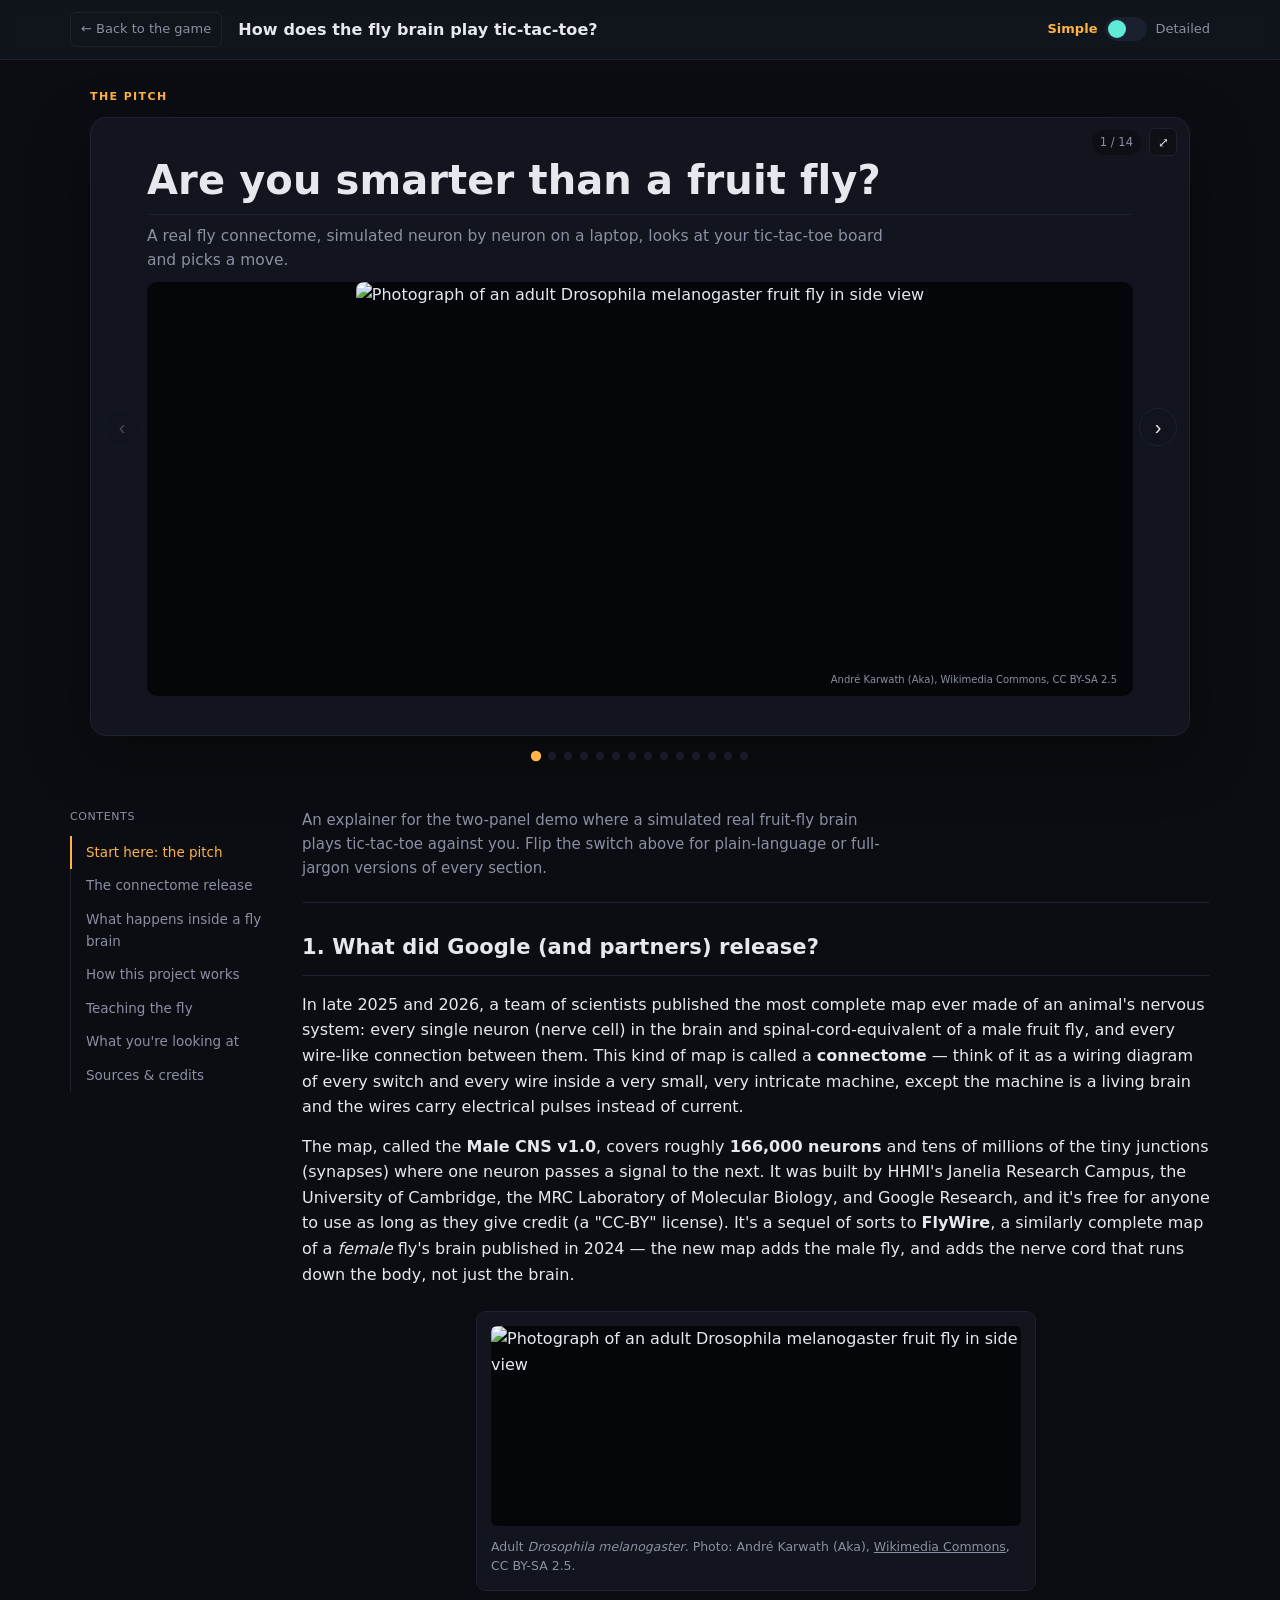
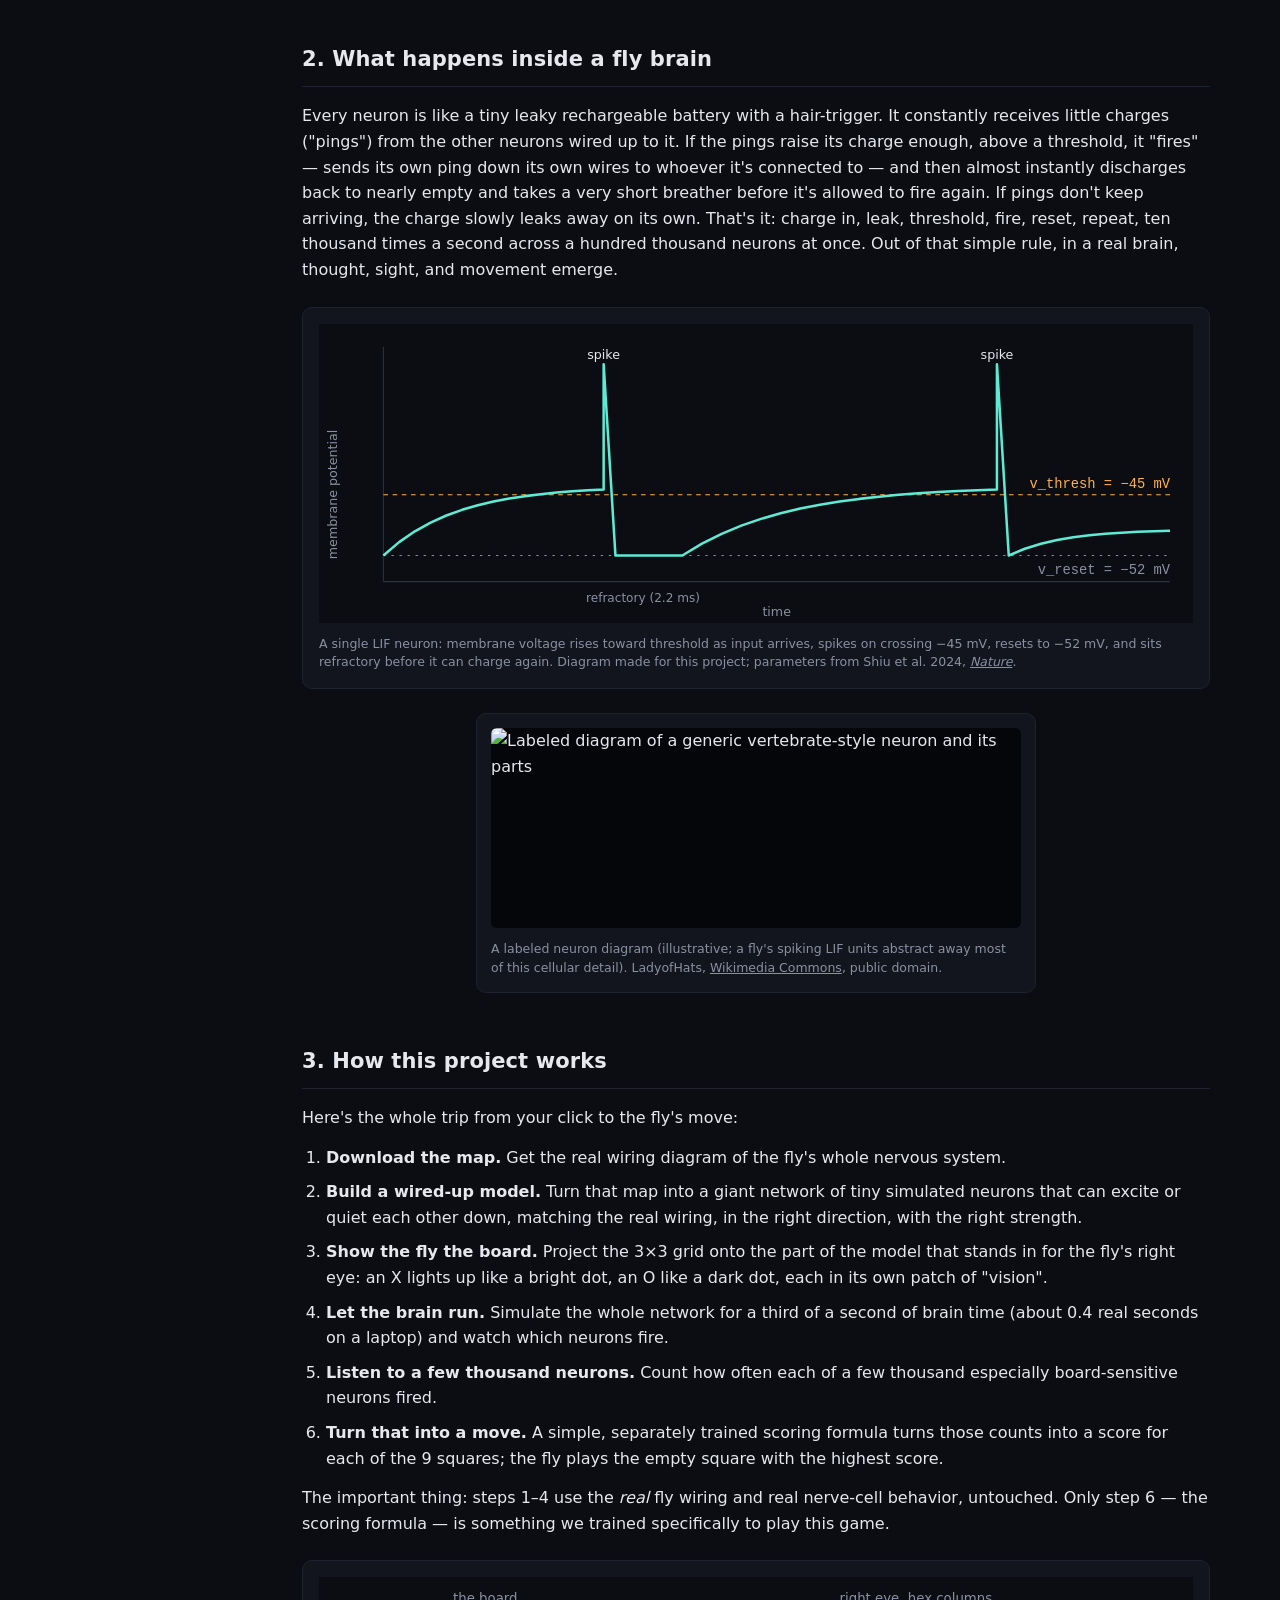
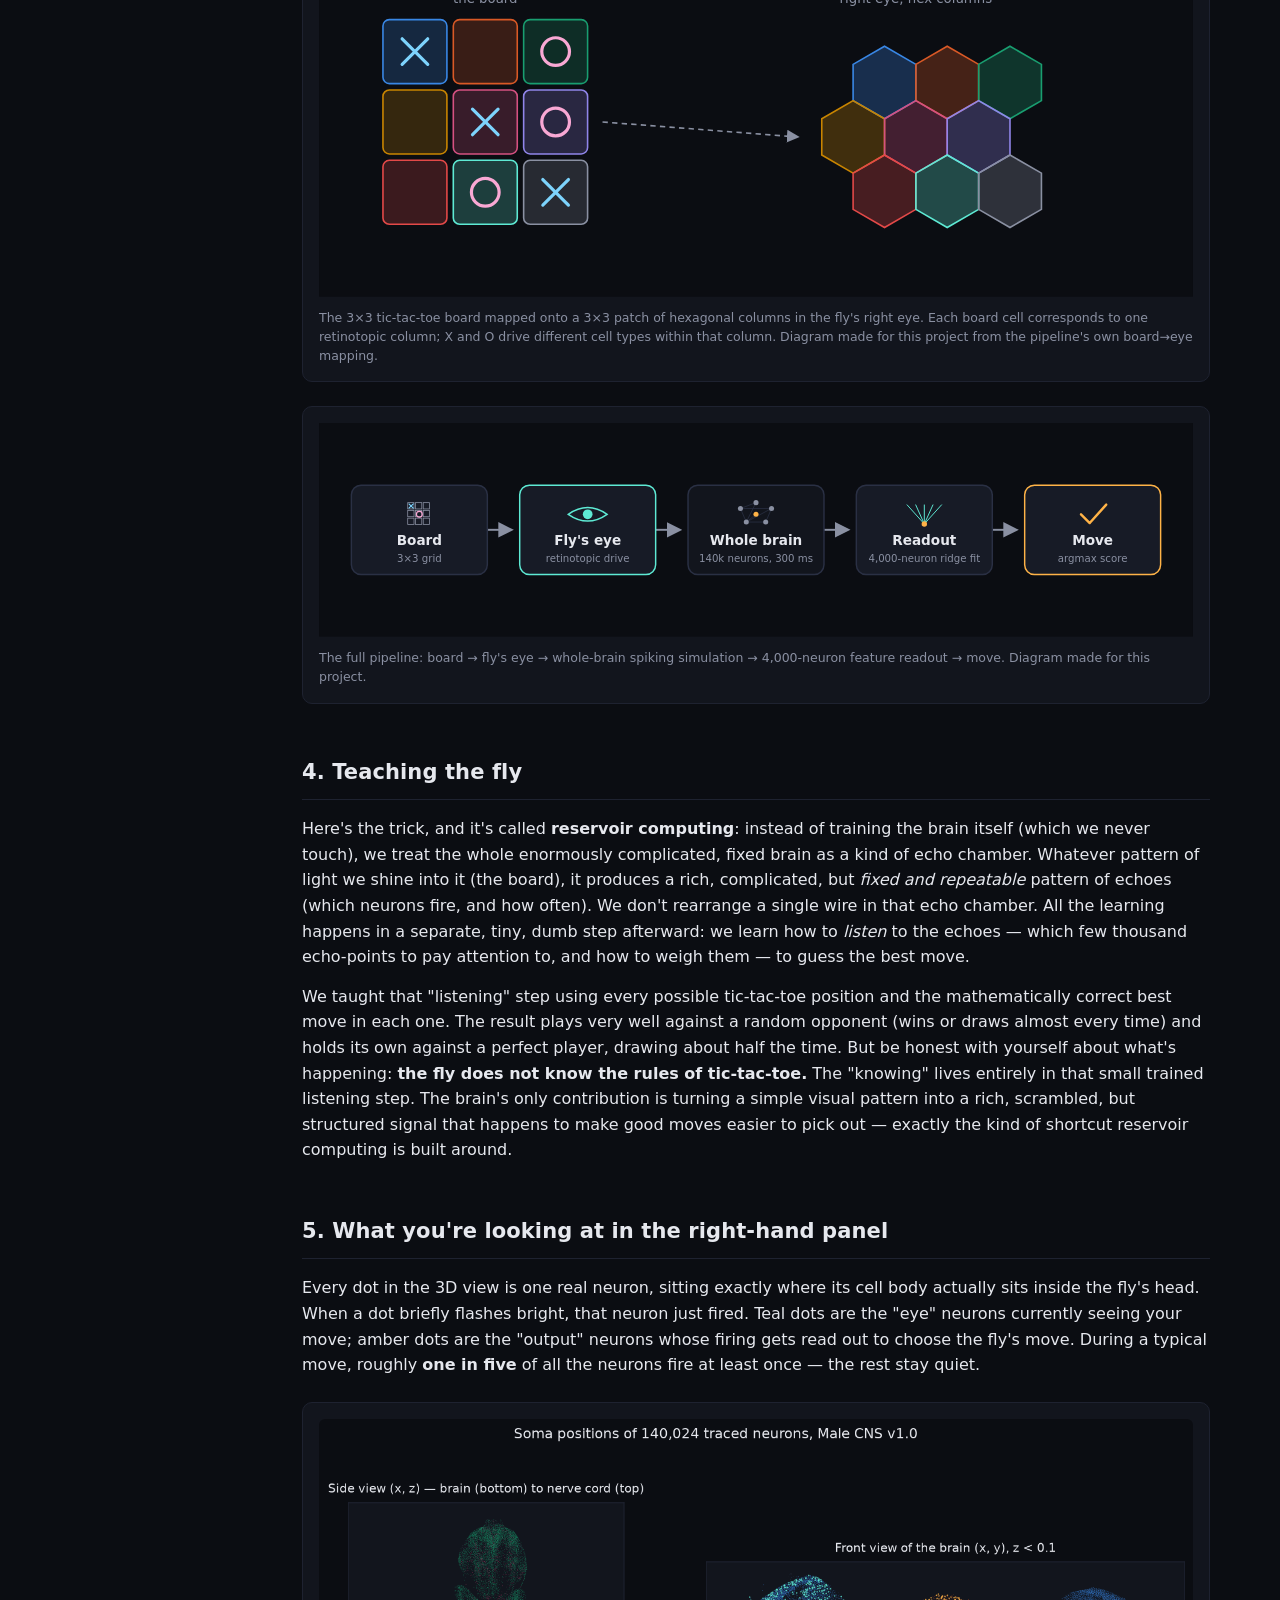
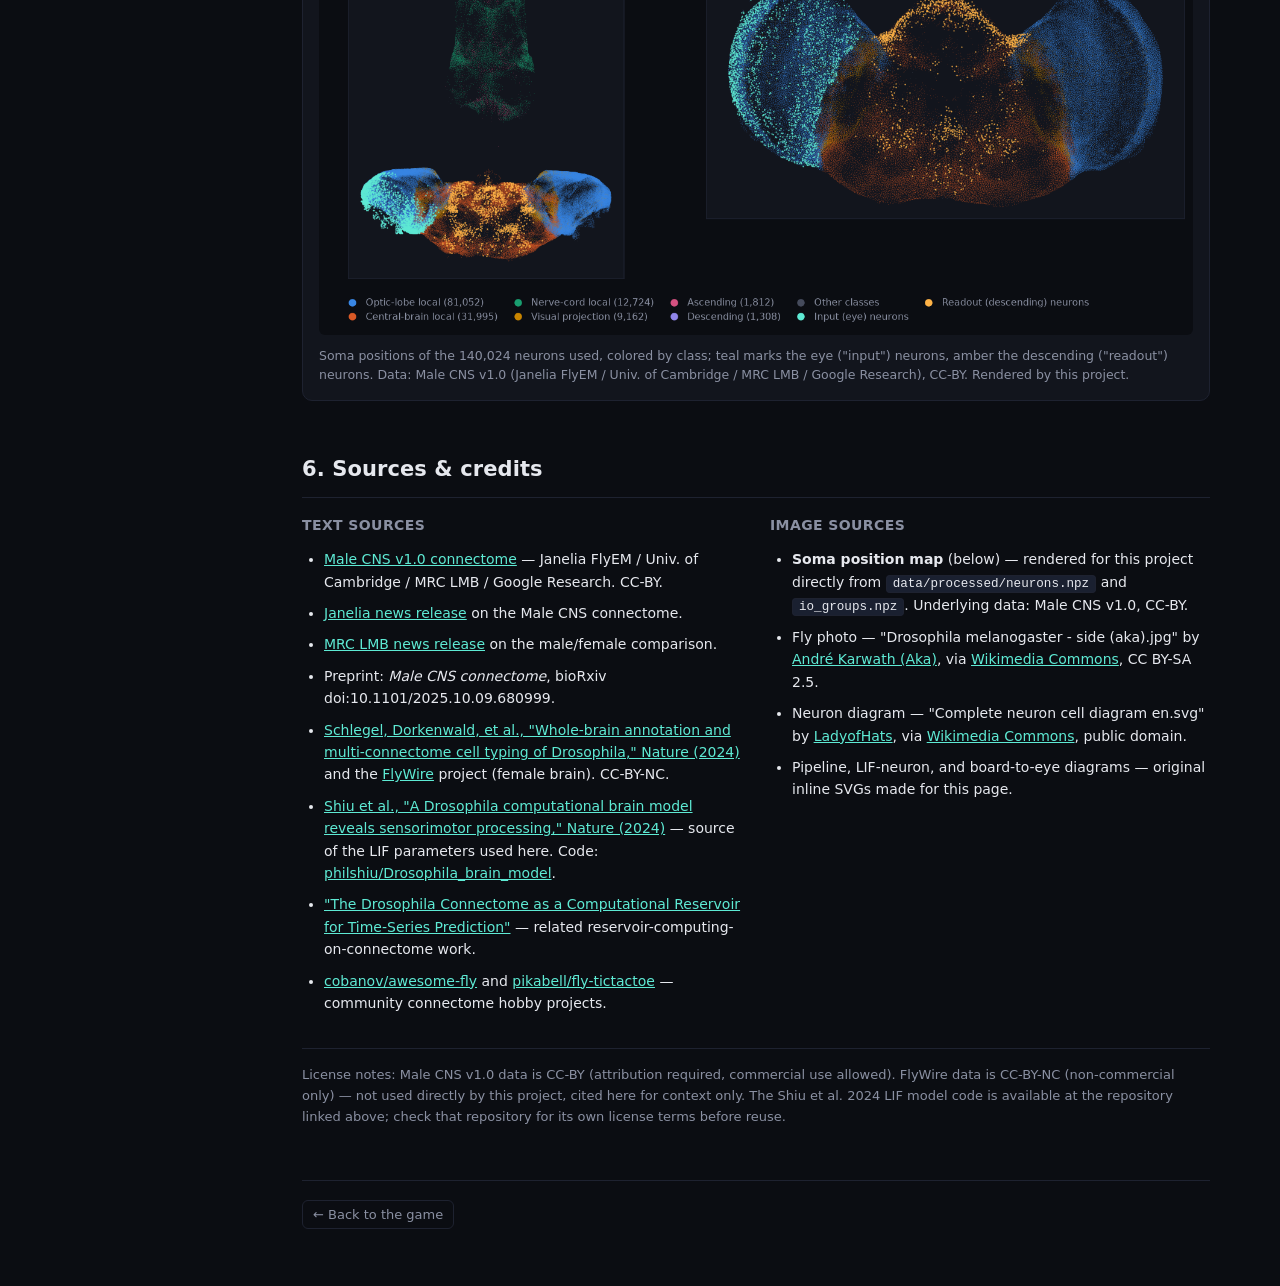
==== web/explain.html @ 07ad220c "Fruit fly connectome plays tic-tac-toe Male CNS v1.0 connectome (140,024 neurons, 5.5M signed synaps" ====
<!DOCTYPE html>
<html lang="en">
<head>
<meta charset="UTF-8" />
<meta name="viewport" content="width=device-width, initial-scale=1.0" />
<title>How does the fly brain play tic-tac-toe? — Explainer</title>
<meta name="description" content="How a real fruit fly connectome, simulated as a spiking neural network, is made to play tic-tac-toe." />
<link rel="stylesheet" href="explain.css" />
</head>
<body data-mode="simple">

<header id="topbar">
  <div class="topbar-inner">
    <a class="back-link" href="/" id="back-link">← Back to the game</a>
    <h1 id="page-title">How does the fly brain play tic-tac-toe?</h1>
    <div class="mode-switch-wrap">
      <span class="mode-label" data-for="simple">Simple</span>
      <button id="mode-toggle" class="switch" role="switch" aria-checked="false" aria-label="Toggle between simple and detailed explanations">
        <span class="switch-knob"></span>
      </button>
      <span class="mode-label" data-for="detailed">Detailed</span>
    </div>
  </div>
</header>

<section id="deck" aria-label="Pitch deck: are you smarter than a fruit fly?">
  <p class="deck-kicker">THE PITCH</p>
  <div class="deck-shell">
    <div class="deck-card" id="deck-card" tabindex="0">
      <div class="deck-track" id="deck-track">

        <article class="slide slide-hero" data-slide="0">
          <h2 class="slide-headline">Are you smarter than a fruit fly?</h2>
          <p class="slide-body">A real fly connectome, simulated neuron by neuron on a laptop, looks at your tic-tac-toe board and picks a move.</p>
          <div class="slide-visual slide-visual-photo">
            <img src="https://upload.wikimedia.org/wikipedia/commons/4/4c/Drosophila_melanogaster_-_side_%28aka%29.jpg" alt="Photograph of an adult Drosophila melanogaster fruit fly in side view" loading="lazy" />
            <span class="photo-credit">André Karwath (Aka), Wikimedia Commons, CC BY-SA 2.5</span>
          </div>
        </article>

        <article class="slide" data-slide="1">
          <h2 class="slide-headline">A poppy-seed brain that flies</h2>
          <p class="slide-body">Its whole nervous system runs on about 140,000 neurons. Yours runs on roughly 86 billion. It still flies, navigates, courts, and learns.</p>
          <div class="slide-visual"><div id="svg-deck-scale-anchor"></div></div>
        </article>

        <article class="slide" data-slide="2">
          <h2 class="slide-headline">Scientists mapped every wire</h2>
          <p class="slide-body">A connectome is a wiring diagram of every neuron and every connection — made by slicing a brain into thousands of ultra-thin layers, imaging each with an electron microscope, then tracing neurons across slices with AI.</p>
          <div class="slide-visual"><div id="svg-deck-connectome-anchor"></div></div>
        </article>

        <article class="slide" data-slide="3">
          <h2 class="slide-headline">Released for everyone to use</h2>
          <p class="slide-body">Male CNS v1.0 (2025–26): ~166,000 neurons, tens of millions of synapses. Free to use, CC-BY, from HHMI Janelia, Univ. of Cambridge / MRC LMB, and Google Research. Builds on 2024's FlyWire, the female fly brain.</p>
          <div class="slide-visual"><img src="img/brain_soma_map.png" alt="Two-panel scatter plot of 140,024 neuron soma positions in the Male CNS connectome" loading="lazy" /></div>
        </article>

        <article class="slide" data-slide="4">
          <h2 class="slide-headline">Open science, open code</h2>
          <p class="slide-body">The connectome data is free. The simulation recipe (Shiu et al. 2024, <em>Nature</em>) is published with code. This project is open too — every step below is inspectable.</p>
          <div class="slide-visual"><div id="svg-deck-pipeline-anchor"></div></div>
          <p class="slide-cite">Project pipeline: download → build graph → simulate → train readout → serve on the web.</p>
        </article>

        <article class="slide" data-slide="5">
          <h2 class="slide-headline">How a neuron works, in one picture</h2>
          <p class="slide-body">Think of it as a leaky bucket. Input trickles in, some leaks out. When it's full, it fires a pulse — then empties and rests before refilling.</p>
          <div class="slide-visual"><div id="svg-deck-lif-anchor"></div></div>
        </article>

        <article class="slide" data-slide="6">
          <h2 class="slide-headline">Wire up 140,024 buckets</h2>
          <p class="slide-body">Every connection is a pipe between two buckets. Excitatory pipes add water, inhibitory ones drain it. Pipe width is the number of synapses — 5.5 million pipes in all.</p>
          <div class="slide-visual"><div id="svg-deck-network-anchor"></div></div>
        </article>

        <article class="slide" data-slide="7">
          <h2 class="slide-headline">Show the fly the board</h2>
          <p class="slide-body">The 3×3 grid lands on the fly's right eye. An X looks like a bright spot, an O like a dark spot — each in its own patch of the eye.</p>
          <div class="slide-visual"><div id="svg-deck-mapping-anchor"></div></div>
        </article>

        <article class="slide" data-slide="8">
          <h2 class="slide-headline">Let the brain run</h2>
          <p class="slide-body">300 steps of one millisecond each — a third of a second of brain time. About 28,000 neurons fire as activity ripples from the eye into the central brain, and down toward the neurons that move the body.</p>
          <div class="slide-visual"><div id="svg-deck-storyboard-anchor"></div></div>
        </article>

        <article class="slide" data-slide="9">
          <h2 class="slide-headline">Teaching the fly to listen</h2>
          <p class="slide-body">The wiring never changes. We showed the brain all 4,520 possible board positions, recorded how ~4,000 neurons fired, and fit one simple formula that scores each square from that pattern.</p>
          <div class="slide-visual"><div id="svg-deck-training-anchor"></div></div>
        </article>

        <article class="slide" data-slide="10">
          <h2 class="slide-headline">Every turn, this happens</h2>
          <p class="slide-body">One click sets off this whole chain, in about 0.4 seconds:</p>
          <div class="slide-visual"><div id="svg-deck-flow-anchor"></div></div>
        </article>

        <article class="slide" data-slide="11">
          <h2 class="slide-headline">How good is it?</h2>
          <p class="slide-body">It picks the mathematically correct move 84% of the time — a formula that never sees the brain manages only 71%. Against random play it wins or draws 93% of games; against a perfect player it draws about half.</p>
          <div class="slide-visual"><div id="svg-deck-chart-anchor"></div></div>
          <p class="slide-cite">Honest footnote: the fly doesn't "know" tic-tac-toe. The readout knows; the brain computes.</p>
        </article>

        <article class="slide" data-slide="12">
          <h2 class="slide-headline">Why this matters</h2>
          <p class="slide-body">Connectomes let scientists test real theories of how brains compute. A fixed biological network already carries useful computation — an idea called reservoir computing. It's a first step from a wiring diagram to a working mind.</p>
          <div class="slide-visual"><img src="img/brain_soma_map.png" alt="Two-panel scatter plot of 140,024 neuron soma positions in the Male CNS connectome" loading="lazy" /></div>
        </article>

        <article class="slide slide-hero" data-slide="13">
          <h2 class="slide-headline">You've seen the wiring. Now play.</h2>
          <p class="slide-body">You've just watched a real nervous system compute something. Put it to the test.</p>
          <div class="slide-visual"><div id="svg-deck-closing-anchor"></div></div>
          <div class="slide-cta">
            <a class="deck-btn deck-btn-primary" href="/">Go play the fly →</a>
            <a class="deck-btn deck-btn-secondary" href="#sec-release" id="deck-read-more">Read the full explainer ↓</a>
          </div>
          <p class="slide-cite">Sources: Male CNS v1.0 connectome (Janelia FlyEM / Univ. of Cambridge / MRC LMB / Google Research, CC-BY) · Shiu et al. 2024, <em>Nature</em> · full citations below.</p>
        </article>

      </div>

      <button class="deck-arrow deck-arrow-prev" id="deck-prev" aria-label="Previous slide" type="button">‹</button>
      <button class="deck-arrow deck-arrow-next" id="deck-next" aria-label="Next slide" type="button">›</button>

      <div class="deck-topbar">
        <span class="deck-counter" id="deck-counter">1 / 14</span>
        <button class="deck-fullscreen" id="deck-fullscreen" aria-label="Toggle fullscreen" type="button">⤢</button>
      </div>
    </div>

    <div class="deck-dots" id="deck-dots" role="tablist" aria-label="Slide navigation"></div>
  </div>
</section>

<div id="layout">
  <nav id="toc" aria-label="Table of contents">
    <div class="toc-title">Contents</div>
    <ol>
      <li><a href="#deck">Start here: the pitch</a></li>
      <li><a href="#sec-release">The connectome release</a></li>
      <li><a href="#sec-neuron">What happens inside a fly brain</a></li>
      <li><a href="#sec-pipeline">How this project works</a></li>
      <li><a href="#sec-training">Teaching the fly</a></li>
      <li><a href="#sec-viewer">What you're looking at</a></li>
      <li><a href="#sec-credits">Sources &amp; credits</a></li>
    </ol>
  </nav>

  <main id="content">

    <section class="hero">
      <p class="hero-sub">An explainer for the two-panel demo where a simulated real fruit-fly brain plays tic-tac-toe against you. Flip the switch above for plain-language or full-jargon versions of every section.</p>
    </section>

    <!-- ================= SECTION 1 ================= -->
    <section id="sec-release">
      <h2>1. What did Google (and partners) release?</h2>

      <div class="simple">
        <p>In late 2025 and 2026, a team of scientists published the most complete map ever made of an animal's nervous system: every single neuron (nerve cell) in the brain and spinal-cord-equivalent of a male fruit fly, and every wire-like connection between them. This kind of map is called a <strong>connectome</strong> — think of it as a wiring diagram of every switch and every wire inside a very small, very intricate machine, except the machine is a living brain and the wires carry electrical pulses instead of current.</p>
        <p>The map, called the <strong>Male CNS v1.0</strong>, covers roughly <strong>166,000 neurons</strong> and tens of millions of the tiny junctions (synapses) where one neuron passes a signal to the next. It was built by HHMI's Janelia Research Campus, the University of Cambridge, the MRC Laboratory of Molecular Biology, and Google Research, and it's free for anyone to use as long as they give credit (a "CC-BY" license). It's a sequel of sorts to <strong>FlyWire</strong>, a similarly complete map of a <em>female</em> fly's brain published in 2024 — the new map adds the male fly, and adds the nerve cord that runs down the body, not just the brain.</p>
      </div>

      <div class="detailed">
        <ul class="fact-list">
          <li><strong>Male CNS v1.0</strong> — the whole central nervous system (brain + ventral nerve cord, VNC) of an adult male <em>Drosophila melanogaster</em>, reconstructed from a serial electron-microscopy volume at synaptic resolution.</li>
          <li><strong>~166,691 neurons</strong> traced and annotated into ~11,691 cell types; released as v0.9 (2025-10-05, preprint) and v1.0 (2026-06-08) at <a href="https://male-cns.janelia.org" target="_blank" rel="noopener">male-cns.janelia.org</a>, license CC-BY.</li>
          <li>Produced by HHMI Janelia FlyEM, University of Cambridge (Dept. of Zoology), the MRC Laboratory of Molecular Biology, and Google Research.</li>
          <li>Of those neurons, <strong>140,024</strong> have a usable soma (cell body) position in the data release we use here; after thresholding at ≥5 synapses per ordered neuron pair, that graph has <strong>5,536,352</strong> directed, signed connections — the weight matrix this whole project runs on.</li>
          <li>Relation to <strong>FlyWire</strong> (Dorkenwald, Schlegel, et al., <em>Nature</em>, Oct 2024): a synaptic-resolution map of the <em>whole brain</em> (not VNC) of an adult <em>female</em> fly, ~139,255 neurons, CC-BY-NC. Male CNS extends the same effort to the other sex and the full CNS, enabling the first sex-by-sex circuit comparison at synaptic resolution (the release paper reports 114 dimorphic cell types out of 7,319 cross-matched central-brain types).</li>
        </ul>
        <p><strong>What "connectome" means precisely here:</strong> a directed, weighted multigraph. Nodes are neurons (each with a reconstructed 3D shape and a soma position). Edges are aggregated synaptic connections: for every ordered pair (A → B) with at least one synapse, the edge weight is the number of synapses from A onto B. Each neuron/synapse also carries a <strong>predicted neurotransmitter</strong> (acetylcholine, glutamate, GABA, dopamine, octopamine, serotonin, histamine, …), inferred by a machine-learning classifier trained on EM ultrastructure — this is what lets a purely anatomical wiring diagram be turned into a signed (excitatory/inhibitory) network for simulation.</p>
      </div>

      <figure class="photo-row">
        <div class="photo-card">
          <img src="https://upload.wikimedia.org/wikipedia/commons/4/4c/Drosophila_melanogaster_-_side_%28aka%29.jpg" alt="Photograph of an adult Drosophila melanogaster fruit fly in side view" loading="lazy" />
          <figcaption>Adult <em>Drosophila melanogaster</em>. Photo: André Karwath (Aka), <a href="https://commons.wikimedia.org/wiki/File:Drosophila_melanogaster_-_side_(aka).jpg" target="_blank" rel="noopener">Wikimedia Commons</a>, CC BY-SA 2.5.</figcaption>
        </div>
      </figure>
    </section>

    <!-- ================= SECTION 2 ================= -->
    <section id="sec-neuron">
      <h2>2. What happens inside a fly brain</h2>

      <div class="simple">
        <p>Every neuron is like a tiny leaky rechargeable battery with a hair-trigger. It constantly receives little charges ("pings") from the other neurons wired up to it. If the pings raise its charge enough, above a threshold, it "fires" — sends its own ping down its own wires to whoever it's connected to — and then almost instantly discharges back to nearly empty and takes a very short breather before it's allowed to fire again. If pings don't keep arriving, the charge slowly leaks away on its own. That's it: charge in, leak, threshold, fire, reset, repeat, ten thousand times a second across a hundred thousand neurons at once. Out of that simple rule, in a real brain, thought, sight, and movement emerge.</p>
      </div>

      <div class="detailed">
        <p>Each neuron is modeled as a single-compartment <strong>leaky integrate-and-fire (LIF)</strong> unit, using the exact constants fit to the fly connectome by Shiu et al. 2024 (<em>Nature</em>, "A Drosophila computational brain model reveals sensorimotor processing"; code: <a href="https://github.com/philshiu/Drosophila_brain_model" target="_blank" rel="noopener">github.com/philshiu/Drosophila_brain_model</a>).</p>

        <div class="eqn-block" aria-label="Leaky integrate-and-fire equations">
          <div class="eqn">d<i>v</i>/d<i>t</i> = (<i>v</i><sub>rest</sub> − <i>v</i> + <i>g</i>) / τ<sub>mem</sub></div>
          <div class="eqn">d<i>g</i>/d<i>t</i> = − <i>g</i> / τ<sub>syn</sub></div>
          <div class="eqn">on spike arrival: <i>g</i> ← <i>g</i> + <i>w</i></div>
          <div class="eqn">if <i>v</i> ≥ <i>v</i><sub>thresh</sub>: emit spike, <i>v</i> ← <i>v</i><sub>reset</sub>, then refractory for <i>t</i><sub>ref</sub></div>
        </div>

        <ul class="fact-list">
          <li><i>v</i> is the membrane potential; <i>g</i> is a synaptic drive variable that decays on its own and is kicked up by incoming spikes.</li>
          <li><i>v</i><sub>thresh</sub> = −45 mV, <i>v</i><sub>reset</sub> = −52 mV, τ<sub>mem</sub> = 20 ms, τ<sub>syn</sub> = 5 ms, <i>t</i><sub>ref</sub> = 2.2 ms.</li>
          <li>Synaptic weight <i>w</i> = 0.275 mV × (number of synapses in that connection), with a <strong>sign</strong> set by the predicted neurotransmitter: acetylcholine (ACh), dopamine (DA), octopamine (OA) and serotonin (5-HT) are treated as excitatory (+); GABA, glutamate, and histamine are treated as inhibitory (−).</li>
          <li>The simulation here integrates this with a fixed step (see next section) rather than an event-driven solver, and drops axonal/synaptic conduction delays for speed.</li>
        </ul>
      </div>

      <figure class="diagram-figure">
        <div id="svg-lif-anchor"></div>
        <figcaption>A single LIF neuron: membrane voltage rises toward threshold as input arrives, spikes on crossing −45 mV, resets to −52 mV, and sits refractory before it can charge again. Diagram made for this project; parameters from Shiu et al. 2024, <a href="https://www.nature.com/articles/s41586-024-07763-9" target="_blank" rel="noopener"><em>Nature</em></a>.</figcaption>
      </figure>
      <figure class="photo-row">
        <div class="photo-card">
          <img src="https://upload.wikimedia.org/wikipedia/commons/a/a9/Complete_neuron_cell_diagram_en.svg" alt="Labeled diagram of a generic vertebrate-style neuron and its parts" loading="lazy" />
          <figcaption>A labeled neuron diagram (illustrative; a fly's spiking LIF units abstract away most of this cellular detail). LadyofHats, <a href="https://commons.wikimedia.org/wiki/File:Complete_neuron_cell_diagram_en.svg" target="_blank" rel="noopener">Wikimedia Commons</a>, public domain.</figcaption>
        </div>
      </figure>
    </section>

    <!-- ================= SECTION 3 ================= -->
    <section id="sec-pipeline">
      <h2>3. How this project works</h2>

      <div class="simple">
        <p>Here's the whole trip from your click to the fly's move:</p>
        <ol class="pipeline-steps">
          <li><strong>Download the map.</strong> Get the real wiring diagram of the fly's whole nervous system.</li>
          <li><strong>Build a wired-up model.</strong> Turn that map into a giant network of tiny simulated neurons that can excite or quiet each other down, matching the real wiring, in the right direction, with the right strength.</li>
          <li><strong>Show the fly the board.</strong> Project the 3×3 grid onto the part of the model that stands in for the fly's right eye: an X lights up like a bright dot, an O like a dark dot, each in its own patch of "vision".</li>
          <li><strong>Let the brain run.</strong> Simulate the whole network for a third of a second of brain time (about 0.4 real seconds on a laptop) and watch which neurons fire.</li>
          <li><strong>Listen to a few thousand neurons.</strong> Count how often each of a few thousand especially board-sensitive neurons fired.</li>
          <li><strong>Turn that into a move.</strong> A simple, separately trained scoring formula turns those counts into a score for each of the 9 squares; the fly plays the empty square with the highest score.</li>
        </ol>
        <p>The important thing: steps 1–4 use the <em>real</em> fly wiring and real nerve-cell behavior, untouched. Only step 6 — the scoring formula — is something we trained specifically to play this game.</p>
      </div>

      <div class="detailed">
        <ol class="pipeline-steps">
          <li><strong>Download</strong> the Male CNS v1.0 connectome tables (neurons, synapses, neurotransmitter predictions, soma/hex-column coordinates) from the public GCS bucket.</li>
          <li><strong>Build a signed weight matrix</strong>: 140,024 neurons × 140,024 neurons, sparse, 5,536,352 directed connections kept at a ≥5-synapse threshold per ordered pair; weight = 0.275 mV × synapse count × neurotransmitter sign (see §2).</li>
          <li><strong>The fly "sees" the board</strong> on its right eye: the 3×3 grid is mapped onto a 3×3 patch of the eye's hexagonal retinotopic columns, using each optic-lobe neuron's known hex1/hex2 column address. An <strong>X</strong> drives the ON pathway in that column (cell types L1, L3, Mi1, Tm3 — "a bright spot"); an <strong>O</strong> drives the OFF pathway (L2, L5, Tm1, Tm2 — "a dark spot"). Driven neurons receive a constant 22 mV input current, calibrated (see §2's LIF equations) to produce ≈100 Hz firing in isolation.</li>
          <li><strong>Simulate the whole brain</strong> for <strong>300 steps of 1 ms</strong> (300 ms of simulated brain time), roughly 0.4 s wall-clock on an Apple M4 laptop, using a sparse column-gather LIF update.</li>
          <li><strong>Feature extraction</strong>: spike counts, over the full 300 ms, of a fixed set of <strong>4,000</strong> neurons pre-selected as the most board-sensitive (highest spike-count variance across a sample of boards, excluding the input neurons themselves) form a feature vector per board.</li>
          <li><strong>Readout</strong>: a trained linear ridge-regression head maps <code>log1p(counts)</code> (standardized) of those 4,000 neurons to 9 move scores; occupied cells are masked out and the fly plays <code>argmax</code> of the rest.</li>
        </ol>

        <h3 class="sub-h">Real vs. engineered</h3>
        <div class="split-cols">
          <div class="col real">
            <h4>Real</h4>
            <ul>
              <li>The full wiring: 140,024 neurons, 5.5M signed synaptic connections.</li>
              <li>Every neuron's real soma position (used for the 3D viewer).</li>
              <li>Every connection's sign, from the ML-predicted neurotransmitter.</li>
              <li>LIF dynamics and constants, from Shiu et al. 2024's fit to this connectome.</li>
              <li>The retinotopic hex-column addresses used to place the board on the eye.</li>
            </ul>
          </div>
          <div class="col engineered">
            <h4>Engineered</h4>
            <ul>
              <li>A global synaptic gain of <strong>2×</strong>. At the literature's gain of 1, driven visual neurons excite GABAergic Pm interneurons that silence them within two synaptic hops, and activity never reaches the central brain.</li>
              <li>Synaptic conduction delays are dropped (treated as instantaneous).</li>
              <li>A coarse 1 ms integration step (Shiu et al. used 0.1 ms).</li>
              <li>The readout itself: a ridge-regression head trained purely to play tic-tac-toe well, layered on top of the untouched biological network.</li>
            </ul>
          </div>
        </div>
      </div>

      <figure class="diagram-figure">
        <div id="svg-mapping-anchor"></div>
        <figcaption>The 3×3 tic-tac-toe board mapped onto a 3×3 patch of hexagonal columns in the fly's right eye. Each board cell corresponds to one retinotopic column; X and O drive different cell types within that column. Diagram made for this project from the pipeline's own board→eye mapping.</figcaption>
      </figure>

      <figure class="diagram-figure">
        <div id="svg-pipeline-anchor"></div>
        <figcaption>The full pipeline: board → fly's eye → whole-brain spiking simulation → 4,000-neuron feature readout → move. Diagram made for this project.</figcaption>
      </figure>
    </section>

    <!-- ================= SECTION 4 ================= -->
    <section id="sec-training">
      <h2>4. Teaching the fly</h2>

      <div class="simple">
        <p>Here's the trick, and it's called <strong>reservoir computing</strong>: instead of training the brain itself (which we never touch), we treat the whole enormously complicated, fixed brain as a kind of echo chamber. Whatever pattern of light we shine into it (the board), it produces a rich, complicated, but <em>fixed and repeatable</em> pattern of echoes (which neurons fire, and how often). We don't rearrange a single wire in that echo chamber. All the learning happens in a separate, tiny, dumb step afterward: we learn how to <em>listen</em> to the echoes — which few thousand echo-points to pay attention to, and how to weigh them — to guess the best move.</p>
        <p>We taught that "listening" step using every possible tic-tac-toe position and the mathematically correct best move in each one. The result plays very well against a random opponent (wins or draws almost every time) and holds its own against a perfect player, drawing about half the time. But be honest with yourself about what's happening: <strong>the fly does not know the rules of tic-tac-toe.</strong> The "knowing" lives entirely in that small trained listening step. The brain's only contribution is turning a simple visual pattern into a rich, scrambled, but structured signal that happens to make good moves easier to pick out — exactly the kind of shortcut reservoir computing is built around.</p>
      </div>

      <div class="detailed">
        <p>This is a classic <strong>reservoir computing</strong> setup: a large, fixed, nonlinear recurrent dynamical system (here, the literal biological connectome run as a spiking network) serves as a high-dimensional random-ish feature expansion; only a linear readout on top of it is trained.</p>
        <ul class="fact-list">
          <li><strong>Readout</strong>: ridge regression (scikit-learn <code>RidgeCV</code>, 5-fold CV over 13 log-spaced alphas from 10⁻² to 10⁴; chosen α = 1000).</li>
          <li><strong>Targets</strong>: per-cell minimax <em>Q</em>-values for the player to move (+1 leads to a forced win, 0 a draw, −1 a loss; illegal cells −1), computed by exhaustive minimax over all <strong>4,520</strong> non-terminal tic-tac-toe boards (every reachable non-terminal state under alternating legal play).</li>
          <li><strong>Feature ablation</strong> (held-out optimal-move rate, 80/20 split): using the wide 4,000-neuron feature set scores <strong>0.836</strong>; a linear model trained directly on the raw 27-dim one-hot board (no brain at all) scores only <strong>0.709</strong>; using only the 1,308 descending neurons (the brain's actual motor-command output population) scores <strong>0.69</strong>. The gap between 0.836 and 0.709 is the brain doing real, useful nonlinear computation — the reservoir make the classes more linearly separable than the raw board is.</li>
          <li><strong>Play record</strong>: against a uniformly random opponent, the trained readout wins or draws about <strong>93%</strong> of games (both sides, ~200 games/side). Against a perfect minimax opponent (both sides, ~20 games/side) it draws roughly half its games and otherwise loses — it never manufactures a win against perfect play, as expected, but also rarely blunders into a loss.</li>
        </ul>
        <p class="caveat"><strong>Caveat, stated plainly:</strong> a fly brain has no representation of "tic-tac-toe." All task-specific knowledge lives in the trained linear readout's weights. The connectome's contribution is a fixed, biologically real nonlinear transform of the visual input into a high-dimensional spike-count code — useful because it is fixed, complex, and (thanks to real inhibitory/excitatory structure) not simply linear in the input, which is exactly what lets a linear readout do more than a linear readout on the raw pixels could.</p>
        <p>This approach follows in spirit (though independently) from "<a href="https://pmc.ncbi.nlm.nih.gov/articles/PMC12109256/" target="_blank" rel="noopener">The Drosophila Connectome as a Computational Reservoir for Time-Series Prediction</a>" and the general <code>conn2res</code> connectome-reservoir-computing toolbox, and follows a small but growing community of connectome hobby projects (see <a href="https://github.com/cobanov/awesome-fly" target="_blank" rel="noopener">cobanov/awesome-fly</a> and <a href="https://github.com/pikabell/fly-tictactoe" target="_blank" rel="noopener">pikabell/fly-tictactoe</a>).</p>
      </div>
    </section>

    <!-- ================= SECTION 5 ================= -->
    <section id="sec-viewer">
      <h2>5. What you're looking at in the right-hand panel</h2>

      <div class="simple">
        <p>Every dot in the 3D view is one real neuron, sitting exactly where its cell body actually sits inside the fly's head. When a dot briefly flashes bright, that neuron just fired. Teal dots are the "eye" neurons currently seeing your move; amber dots are the "output" neurons whose firing gets read out to choose the fly's move. During a typical move, roughly <strong>one in five</strong> of all the neurons fire at least once — the rest stay quiet.</p>
      </div>

      <div class="detailed">
        <p>The point cloud plots all 140,024 neurons at their real soma <i>(x, y, z)</i> positions from the connectome. The server streams one spike frame every <code>FRAME_EVERY = 10</code> ms of simulated time, so a 300 ms move produces <strong>30 frames</strong>; each frame is the (binary, WebSocket) list of neuron indices that spiked in that 10 ms bin. The client accumulates a per-neuron "activity" value that jumps to 1 on a spike and exponentially decays (the Glow decay slider) between frames, so recent spikes glow and fade rather than blinking on/off.</p>
        <ul class="fact-list">
          <li>Teal = the specific input group currently driven by the board (the visual neurons for whichever cells hold an X or O).</li>
          <li>Amber = currently spiking, regardless of class.</li>
          <li>At the tuned operating point (global gain 2, no bias current), about <strong>20%</strong> of all neurons and roughly 550 of the 1,308 descending neurons are active over the course of a move, at a mean population rate around 14 Hz — moderate, clearly board-dependent activity rather than either silence or saturation.</li>
        </ul>
      </div>
      <figure class="data-figure">
        <img src="img/brain_soma_map.png" alt="Two-panel scatter plot of 140,024 neuron soma positions in the Male CNS connectome, colored by cell class, with input and readout neurons highlighted" loading="lazy" />
        <figcaption>Soma positions of the 140,024 neurons used, colored by class; teal marks the eye ("input") neurons, amber the descending ("readout") neurons. Data: Male CNS v1.0 (Janelia FlyEM / Univ. of Cambridge / MRC LMB / Google Research), CC-BY. Rendered by this project.</figcaption>
      </figure>
    </section>

    <!-- ================= SECTION 6 ================= -->
    <section id="sec-credits">
      <h2>6. Sources &amp; credits</h2>

      <div class="credits-grid">
        <div>
          <h3>Text sources</h3>
          <ul class="link-list">
            <li><a href="https://male-cns.janelia.org" target="_blank" rel="noopener">Male CNS v1.0 connectome</a> — Janelia FlyEM / Univ. of Cambridge / MRC LMB / Google Research. CC-BY.</li>
            <li><a href="https://www.janelia.org/news/researchers-reveal-connectome-of-the-male-fruit-fly-central-nervous-system" target="_blank" rel="noopener">Janelia news release</a> on the Male CNS connectome.</li>
            <li><a href="https://mrclmb.ac.uk/news-events/articles/first-complete-connectome-of-male-fly-central-nervous-system-allows-for-unprecedented-male-female-brain-comparison/" target="_blank" rel="noopener">MRC LMB news release</a> on the male/female comparison.</li>
            <li>Preprint: <em>Male CNS connectome</em>, bioRxiv doi:10.1101/2025.10.09.680999.</li>
            <li><a href="https://www.nature.com/articles/s41586-024-07686-5" target="_blank" rel="noopener">Schlegel, Dorkenwald, et al., "Whole-brain annotation and multi-connectome cell typing of Drosophila," Nature (2024)</a> and the <a href="https://flywire.ai" target="_blank" rel="noopener">FlyWire</a> project (female brain). CC-BY-NC.</li>
            <li><a href="https://www.nature.com/articles/s41586-024-07763-9" target="_blank" rel="noopener">Shiu et al., "A Drosophila computational brain model reveals sensorimotor processing," Nature (2024)</a> — source of the LIF parameters used here. Code: <a href="https://github.com/philshiu/Drosophila_brain_model" target="_blank" rel="noopener">philshiu/Drosophila_brain_model</a>.</li>
            <li><a href="https://pmc.ncbi.nlm.nih.gov/articles/PMC12109256/" target="_blank" rel="noopener">"The Drosophila Connectome as a Computational Reservoir for Time-Series Prediction"</a> — related reservoir-computing-on-connectome work.</li>
            <li><a href="https://github.com/cobanov/awesome-fly" target="_blank" rel="noopener">cobanov/awesome-fly</a> and <a href="https://github.com/pikabell/fly-tictactoe" target="_blank" rel="noopener">pikabell/fly-tictactoe</a> — community connectome hobby projects.</li>
          </ul>
        </div>
        <div>
          <h3>Image sources</h3>
          <ul class="link-list">
            <li><strong>Soma position map</strong> (below) — rendered for this project directly from <code>data/processed/neurons.npz</code> and <code>io_groups.npz</code>. Underlying data: Male CNS v1.0, CC-BY.</li>
            <li>Fly photo — "Drosophila melanogaster - side (aka).jpg" by <a href="https://commons.wikimedia.org/wiki/User:Aka" target="_blank" rel="noopener">André Karwath (Aka)</a>, via <a href="https://commons.wikimedia.org/wiki/File:Drosophila_melanogaster_-_side_(aka).jpg" target="_blank" rel="noopener">Wikimedia Commons</a>, CC BY-SA 2.5.</li>
            <li>Neuron diagram — "Complete neuron cell diagram en.svg" by <a href="https://commons.wikimedia.org/wiki/User:LadyofHats" target="_blank" rel="noopener">LadyofHats</a>, via <a href="https://commons.wikimedia.org/wiki/File:Complete_neuron_cell_diagram_en.svg" target="_blank" rel="noopener">Wikimedia Commons</a>, public domain.</li>
            <li>Pipeline, LIF-neuron, and board-to-eye diagrams — original inline SVGs made for this page.</li>
          </ul>
        </div>
      </div>



      <p class="license-note">License notes: Male CNS v1.0 data is CC-BY (attribution required, commercial use allowed). FlyWire data is CC-BY-NC (non-commercial only) — not used directly by this project, cited here for context only. The Shiu et al. 2024 LIF model code is available at the repository linked above; check that repository for its own license terms before reuse.</p>
    </section>

    <footer id="page-footer">
      <a class="back-link" href="/" id="back-link-bottom">← Back to the game</a>
    </footer>
  </main>
</div>

<script src="explain.js"></script>
</body>
</html>
---- web/explain.css ----
:root {
  --bg: #0b0d12;
  --panel: #12151d;
  --text: #e6e8ee;
  --muted: #8a90a2;
  --accent: #ffb347;
  --teal: #5eead4;
  --border: #1e2230;
  --engineered: #f9a8d4;
}

* { box-sizing: border-box; }

html {
  scroll-behavior: smooth;
}

html, body {
  margin: 0;
  min-height: 100%;
  background: var(--bg);
  color: var(--text);
  font-family: system-ui, -apple-system, "Segoe UI", sans-serif;
  font-size: 16px;
  line-height: 1.6;
}

a {
  color: var(--teal);
}
a:hover { color: var(--accent); }

h1, h2, h3, h4 {
  font-weight: 600;
  letter-spacing: 0.1px;
  color: var(--text);
}

/* ---------------- Top bar ---------------- */

#topbar {
  position: sticky;
  top: 0;
  z-index: 20;
  background: rgba(18, 21, 29, 0.92);
  backdrop-filter: blur(6px);
  border-bottom: 1px solid var(--border);
}

.topbar-inner {
  max-width: 1180px;
  margin: 0 auto;
  padding: 12px 20px;
  display: flex;
  align-items: center;
  gap: 16px;
}

#page-title {
  font-size: 16px;
  margin: 0;
  flex: 1;
  min-width: 0;
  overflow: hidden;
  text-overflow: ellipsis;
  white-space: nowrap;
}

.back-link {
  font-size: 13px;
  color: var(--muted);
  text-decoration: none;
  white-space: nowrap;
  border: 1px solid var(--border);
  border-radius: 6px;
  padding: 6px 10px;
  transition: background 0.15s ease, color 0.15s ease;
}
.back-link:hover {
  background: #1a2030;
  color: var(--text);
}

.mode-switch-wrap {
  display: flex;
  align-items: center;
  gap: 8px;
  flex-shrink: 0;
}

.mode-label {
  font-size: 13px;
  color: var(--muted);
  cursor: pointer;
  transition: color 0.15s ease;
  user-select: none;
}

body[data-mode="simple"] .mode-label[data-for="simple"],
body[data-mode="detailed"] .mode-label[data-for="detailed"] {
  color: var(--accent);
  font-weight: 600;
}

.switch {
  position: relative;
  width: 42px;
  height: 24px;
  border-radius: 999px;
  border: 1px solid var(--border);
  background: #1a2030;
  cursor: pointer;
  padding: 0;
  flex-shrink: 0;
}

.switch-knob {
  position: absolute;
  top: 2px;
  left: 2px;
  width: 18px;
  height: 18px;
  border-radius: 50%;
  background: var(--teal);
  transition: transform 0.2s ease, background 0.2s ease;
}

body[data-mode="detailed"] .switch-knob {
  transform: translateX(18px);
  background: var(--accent);
}

/* ---------------- Layout ---------------- */

#layout {
  max-width: 1180px;
  margin: 0 auto;
  display: flex;
  align-items: flex-start;
  gap: 32px;
  padding: 28px 20px 60px;
}

#toc {
  position: sticky;
  top: 68px;
  width: 200px;
  flex-shrink: 0;
  display: none;
}

.toc-title {
  font-size: 11px;
  text-transform: uppercase;
  letter-spacing: 0.6px;
  color: var(--muted);
  margin-bottom: 10px;
}

#toc ol {
  list-style: none;
  margin: 0;
  padding: 0;
  border-left: 1px solid var(--border);
}

#toc li { margin: 0; }

#toc a {
  display: block;
  padding: 6px 0 6px 14px;
  margin-left: -1px;
  border-left: 2px solid transparent;
  color: var(--muted);
  text-decoration: none;
  font-size: 13.5px;
  transition: color 0.15s ease, border-color 0.15s ease;
}

#toc a:hover {
  color: var(--text);
}

#toc a.active {
  color: var(--accent);
  border-left-color: var(--accent);
}

#content {
  flex: 1;
  min-width: 0;
  transition: opacity 0.16s ease;
  opacity: 1;
}

#content.fading {
  opacity: 0;
}

@media (min-width: 880px) {
  #toc { display: block; }
}

/* ---------------- Sections ---------------- */

.hero {
  padding-bottom: 8px;
  border-bottom: 1px solid var(--border);
  margin-bottom: 28px;
}

.hero-sub {
  color: var(--muted);
  font-size: 15px;
  max-width: 62ch;
}

section {
  margin-bottom: 52px;
  scroll-margin-top: 80px;
}

section h2 {
  font-size: 21px;
  margin: 0 0 16px;
  padding-bottom: 10px;
  border-bottom: 1px solid var(--border);
}

.sub-h {
  font-size: 15px;
  color: var(--muted);
  text-transform: uppercase;
  letter-spacing: 0.4px;
  margin: 22px 0 12px;
}

p { margin: 0 0 14px; }

.simple, .detailed {
  animation: none;
}

body[data-mode="simple"] .detailed,
body[data-mode="detailed"] .simple {
  display: none;
}

.fact-list, .pipeline-steps, .link-list {
  margin: 0 0 14px;
  padding-left: 22px;
}

.fact-list li, .pipeline-steps li, .link-list li {
  margin-bottom: 9px;
}

.pipeline-steps {
  padding-left: 24px;
}

.caveat {
  background: #171224;
  border: 1px solid #322a4a;
  border-left: 3px solid var(--engineered);
  border-radius: 6px;
  padding: 12px 14px;
  color: var(--text);
}

code {
  background: #1a2030;
  border: 1px solid var(--border);
  border-radius: 4px;
  padding: 1px 6px;
  font-size: 0.9em;
  font-family: ui-monospace, SFMono-Regular, Menlo, Consolas, monospace;
}

/* ---------------- Equations ---------------- */

.eqn-block {
  background: var(--panel);
  border: 1px solid var(--border);
  border-radius: 8px;
  padding: 16px 20px;
  margin: 16px 0;
  font-family: ui-monospace, SFMono-Regular, Menlo, Consolas, monospace;
}

.eqn {
  font-size: 15px;
  padding: 4px 0;
  color: var(--teal);
}

.eqn i {
  color: var(--text);
  font-style: italic;
}

/* ---------------- Real vs engineered split ---------------- */

.split-cols {
  display: grid;
  grid-template-columns: 1fr 1fr;
  gap: 16px;
  margin-top: 8px;
}

@media (max-width: 640px) {
  .split-cols { grid-template-columns: 1fr; }
}

.col {
  border-radius: 8px;
  padding: 14px 16px;
  border: 1px solid var(--border);
}

.col.real {
  background: rgba(94, 234, 212, 0.06);
  border-color: rgba(94, 234, 212, 0.35);
}

.col.engineered {
  background: rgba(249, 168, 212, 0.06);
  border-color: rgba(249, 168, 212, 0.35);
}

.col h4 {
  margin: 0 0 8px;
  font-size: 13px;
  text-transform: uppercase;
  letter-spacing: 0.5px;
}

.col.real h4 { color: var(--teal); }
.col.engineered h4 { color: var(--engineered); }

.col ul {
  margin: 0;
  padding-left: 18px;
}

.col li {
  margin-bottom: 8px;
  font-size: 14.5px;
}

/* ---------------- Diagrams & figures ---------------- */

.diagram-figure, .data-figure {
  margin: 24px 0 8px;
  background: var(--panel);
  border: 1px solid var(--border);
  border-radius: 10px;
  padding: 16px;
}

.diagram-figure svg {
  display: block;
  width: 100%;
  height: auto;
}

.data-figure img {
  display: block;
  width: 100%;
  height: auto;
  border-radius: 6px;
}

figcaption {
  margin-top: 12px;
  font-size: 12.5px;
  color: var(--muted);
  line-height: 1.5;
}

figcaption a { color: var(--muted); text-decoration: underline; }
figcaption a:hover { color: var(--teal); }

.photo-row {
  margin: 24px 0;
  display: grid;
  grid-template-columns: 1fr 1fr;
  gap: 16px;
}

@media (max-width: 640px) {
  .photo-row { grid-template-columns: 1fr; }
}

.photo-card {
  background: var(--panel);
  border: 1px solid var(--border);
  border-radius: 10px;
  padding: 14px;
}

.photo-card img {
  width: 100%;
  height: 200px;
  object-fit: contain;
  background: #05060a;
  border-radius: 6px;
  display: block;
}

/* ---------------- Credits ---------------- */

.credits-grid {
  display: grid;
  grid-template-columns: 1fr 1fr;
  gap: 28px;
  margin-bottom: 8px;
}

@media (max-width: 720px) {
  .credits-grid { grid-template-columns: 1fr; }
}

.credits-grid h3 {
  font-size: 14px;
  color: var(--muted);
  text-transform: uppercase;
  letter-spacing: 0.4px;
  margin: 0 0 12px;
}

.link-list li {
  font-size: 14px;
  color: var(--text);
}

.license-note {
  font-size: 13px;
  color: var(--muted);
  border-top: 1px solid var(--border);
  padding-top: 16px;
  margin-top: 20px;
}

/* ---------------- Footer ---------------- */

#page-footer {
  margin-top: 40px;
  padding-top: 20px;
  border-top: 1px solid var(--border);
}

/* single-image photo rows: center the card instead of leaving an empty grid column */
.photo-row:has(> .photo-card:only-child) {
  grid-template-columns: minmax(0, 560px);
  justify-content: center;
}

/* ---------------- Pitch deck ---------------- */

#deck {
  padding: 28px 20px 20px;
  max-width: 1180px;
  margin: 0 auto;
}

.deck-kicker {
  max-width: 1100px;
  margin: 0 auto 12px;
  font-size: 11px;
  letter-spacing: 1.4px;
  color: var(--accent);
  font-weight: 700;
}

.deck-shell {
  max-width: 1100px;
  margin: 0 auto;
}

.deck-card {
  position: relative;
  width: 100%;
  aspect-ratio: 16 / 9;
  background: var(--panel);
  border: 1px solid var(--border);
  border-radius: 16px;
  overflow: hidden;
  outline: none;
  box-shadow: 0 20px 60px rgba(0, 0, 0, 0.35);
}

.deck-card:focus-visible {
  border-color: var(--accent);
}

.deck-track {
  display: flex;
  width: 100%;
  height: 100%;
  transition: transform 0.45s cubic-bezier(0.65, 0, 0.35, 1);
  will-change: transform;
}

.slide {
  flex: 0 0 100%;
  width: 100%;
  height: 100%;
  display: flex;
  flex-direction: column;
  padding: clamp(18px, 3vw, 40px) clamp(20px, 4.5vw, 56px);
  gap: 10px;
  overflow: hidden;
}

.slide-headline {
  font-size: clamp(19px, 2.6vw, 30px);
  line-height: 1.2;
  margin: 0;
  color: var(--text);
  flex-shrink: 0;
}

.slide-hero .slide-headline {
  font-size: clamp(24px, 3.6vw, 40px);
}

.slide-body {
  font-size: clamp(12.5px, 1.4vw, 15.5px);
  color: var(--muted);
  max-width: 78ch;
  margin: 0;
  flex-shrink: 0;
  line-height: 1.5;
}

.slide-visual {
  flex: 1;
  min-height: 0;
  display: flex;
  align-items: stretch;
  justify-content: center;
  position: relative;
}

.slide-visual > div {
  width: 100%;
  height: 100%;
  display: flex;
  align-items: center;
  justify-content: center;
}

.slide-visual svg {
  width: 100%;
  height: 100%;
  max-height: 100%;
  display: block;
}

.slide-visual img {
  max-width: 100%;
  max-height: 100%;
  object-fit: contain;
  border-radius: 8px;
}

.slide-visual-photo {
  background: #05060a;
  border-radius: 10px;
}

.slide-visual-photo img {
  max-height: 82%;
}

.photo-credit {
  position: absolute;
  bottom: 6px;
  right: 10px;
  font-size: 10px;
  color: var(--muted);
  background: rgba(5, 6, 10, 0.7);
  padding: 2px 6px;
  border-radius: 4px;
}

.slide-cite {
  font-size: 11px;
  color: var(--muted);
  margin: 0;
  flex-shrink: 0;
}

.slide-cta {
  display: flex;
  gap: 12px;
  flex-wrap: wrap;
  flex-shrink: 0;
}

.deck-btn {
  display: inline-block;
  font-size: 14px;
  font-weight: 600;
  text-decoration: none;
  padding: 9px 18px;
  border-radius: 8px;
  transition: transform 0.15s ease, background 0.15s ease, color 0.15s ease;
}

.deck-btn-primary {
  background: var(--accent);
  color: #1a1206;
}
.deck-btn-primary:hover {
  transform: translateY(-1px);
  background: #ffc670;
  color: #1a1206;
}

.deck-btn-secondary {
  background: transparent;
  border: 1px solid var(--border);
  color: var(--text);
}
.deck-btn-secondary:hover {
  border-color: var(--teal);
  color: var(--teal);
}

.deck-arrow {
  position: absolute;
  top: 50%;
  transform: translateY(-50%);
  width: 38px;
  height: 38px;
  border-radius: 50%;
  border: 1px solid var(--border);
  background: rgba(18, 21, 29, 0.85);
  color: var(--text);
  font-size: 20px;
  line-height: 1;
  cursor: pointer;
  display: flex;
  align-items: center;
  justify-content: center;
  transition: background 0.15s ease, border-color 0.15s ease, opacity 0.15s ease;
}

.deck-arrow:hover {
  border-color: var(--accent);
  background: rgba(255, 179, 71, 0.12);
}

.deck-arrow:disabled {
  opacity: 0.25;
  cursor: default;
}

.deck-arrow-prev { left: 12px; }
.deck-arrow-next { right: 12px; }

.deck-topbar {
  position: absolute;
  top: 10px;
  right: 12px;
  display: flex;
  align-items: center;
  gap: 8px;
}

.deck-counter {
  font-size: 11.5px;
  color: var(--muted);
  background: rgba(11, 13, 18, 0.6);
  padding: 3px 8px;
  border-radius: 999px;
  font-variant-numeric: tabular-nums;
}

.deck-fullscreen {
  width: 28px;
  height: 28px;
  border-radius: 6px;
  border: 1px solid var(--border);
  background: rgba(11, 13, 18, 0.6);
  color: var(--text);
  cursor: pointer;
  font-size: 13px;
  display: flex;
  align-items: center;
  justify-content: center;
  transition: border-color 0.15s ease, color 0.15s ease;
}
.deck-fullscreen:hover {
  border-color: var(--teal);
  color: var(--teal);
}

.deck-card:fullscreen {
  border-radius: 0;
  aspect-ratio: auto;
}

.deck-card:fullscreen .slide-headline {
  font-size: clamp(26px, 3.4vw, 46px);
}

.deck-card:fullscreen .slide-body {
  font-size: clamp(15px, 1.6vw, 20px);
}

.deck-dots {
  display: flex;
  justify-content: center;
  gap: 8px;
  margin-top: 16px;
}

.deck-dot {
  width: 8px;
  height: 8px;
  border-radius: 50%;
  border: none;
  padding: 0;
  background: var(--border);
  cursor: pointer;
  transition: background 0.15s ease, transform 0.15s ease;
}

.deck-dot:hover {
  background: var(--muted);
}

.deck-dot.active {
  background: var(--accent);
  transform: scale(1.3);
}

@media (max-width: 640px) {
  .deck-card { aspect-ratio: 3 / 4; }
  .deck-arrow { width: 32px; height: 32px; font-size: 17px; }
}
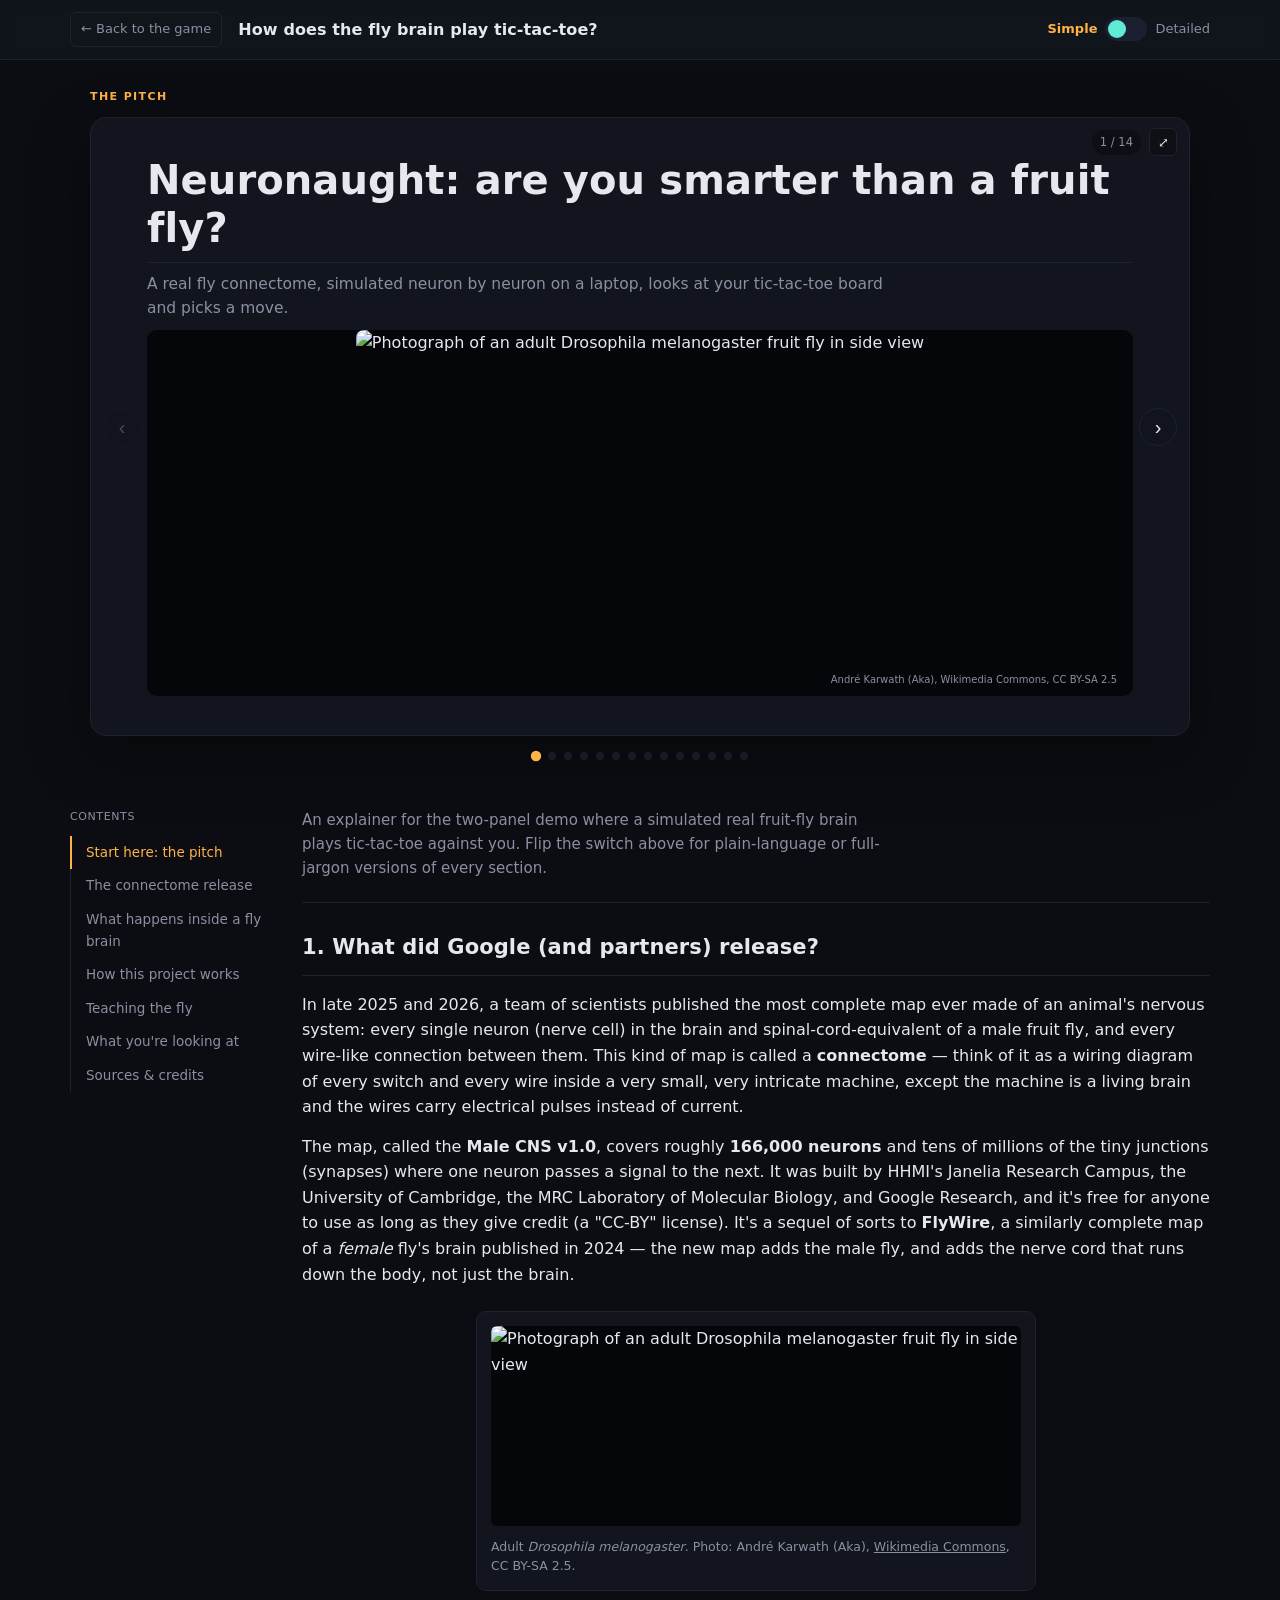
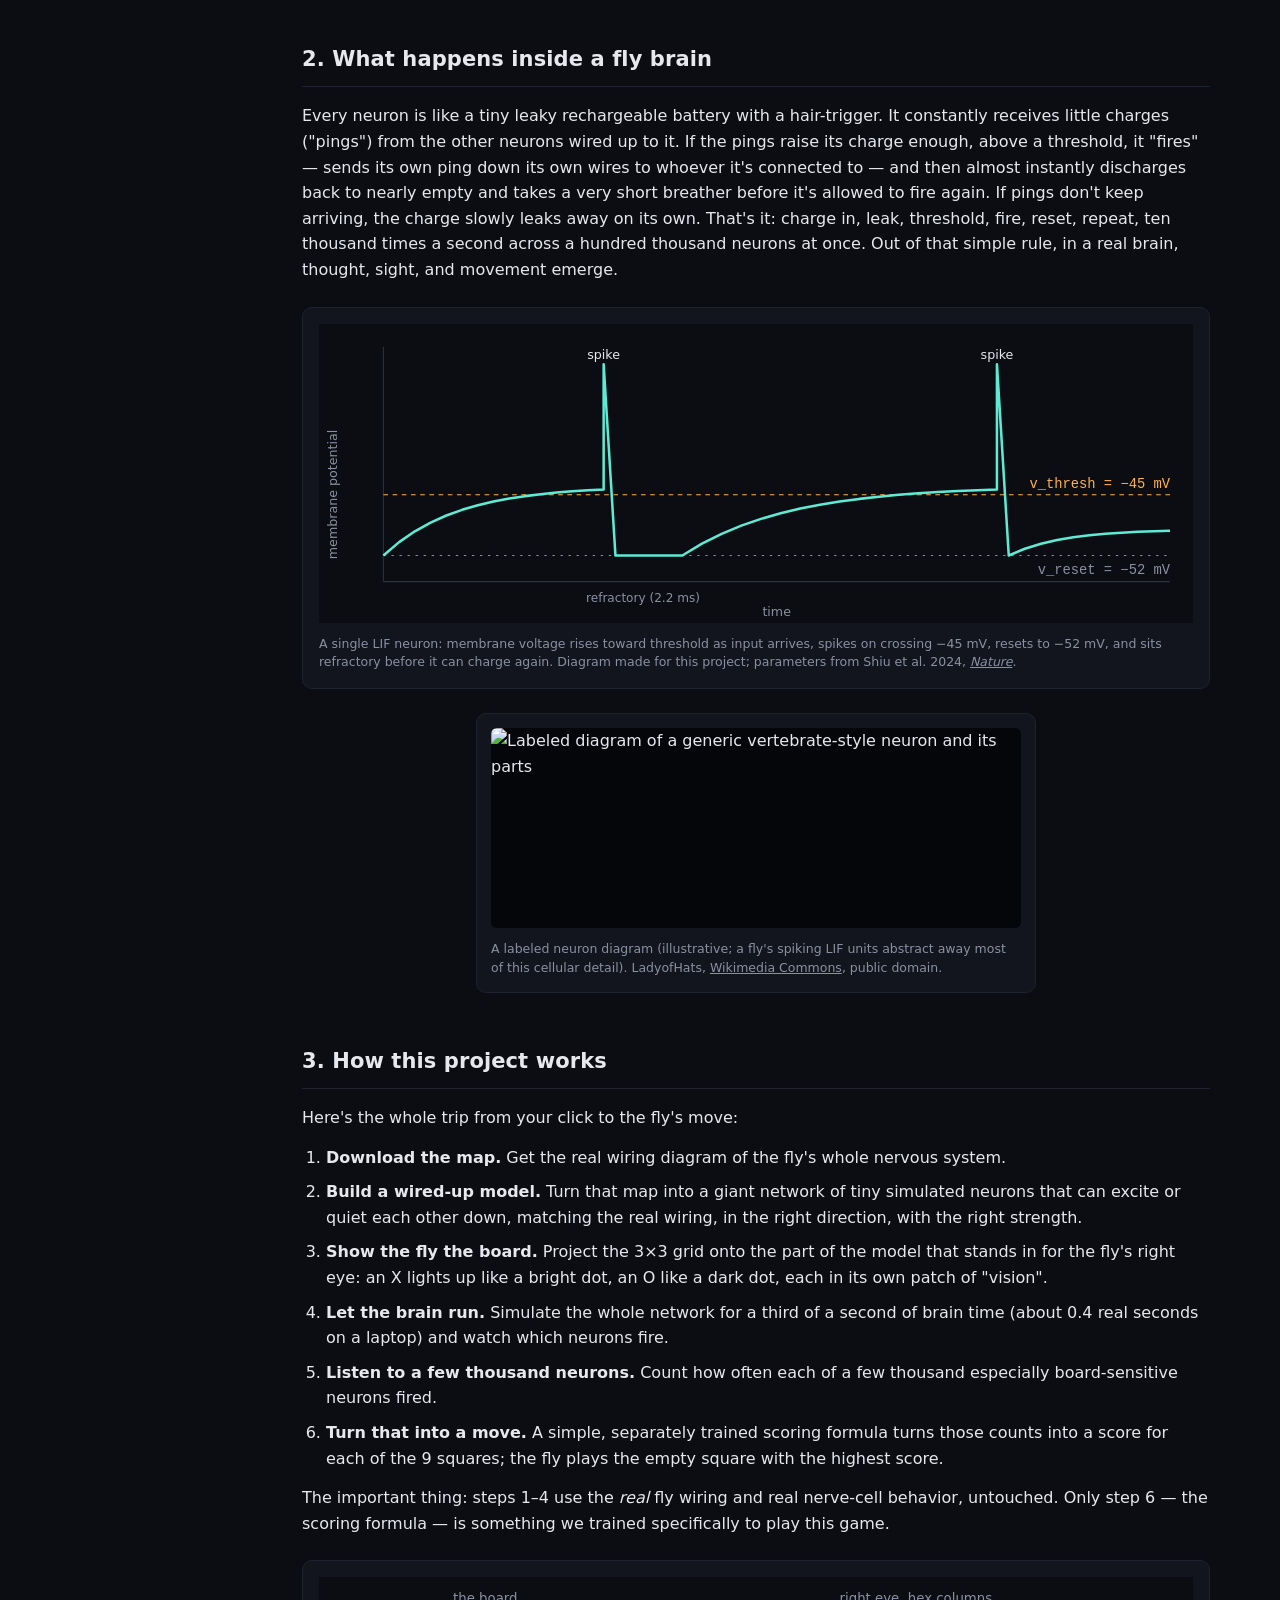
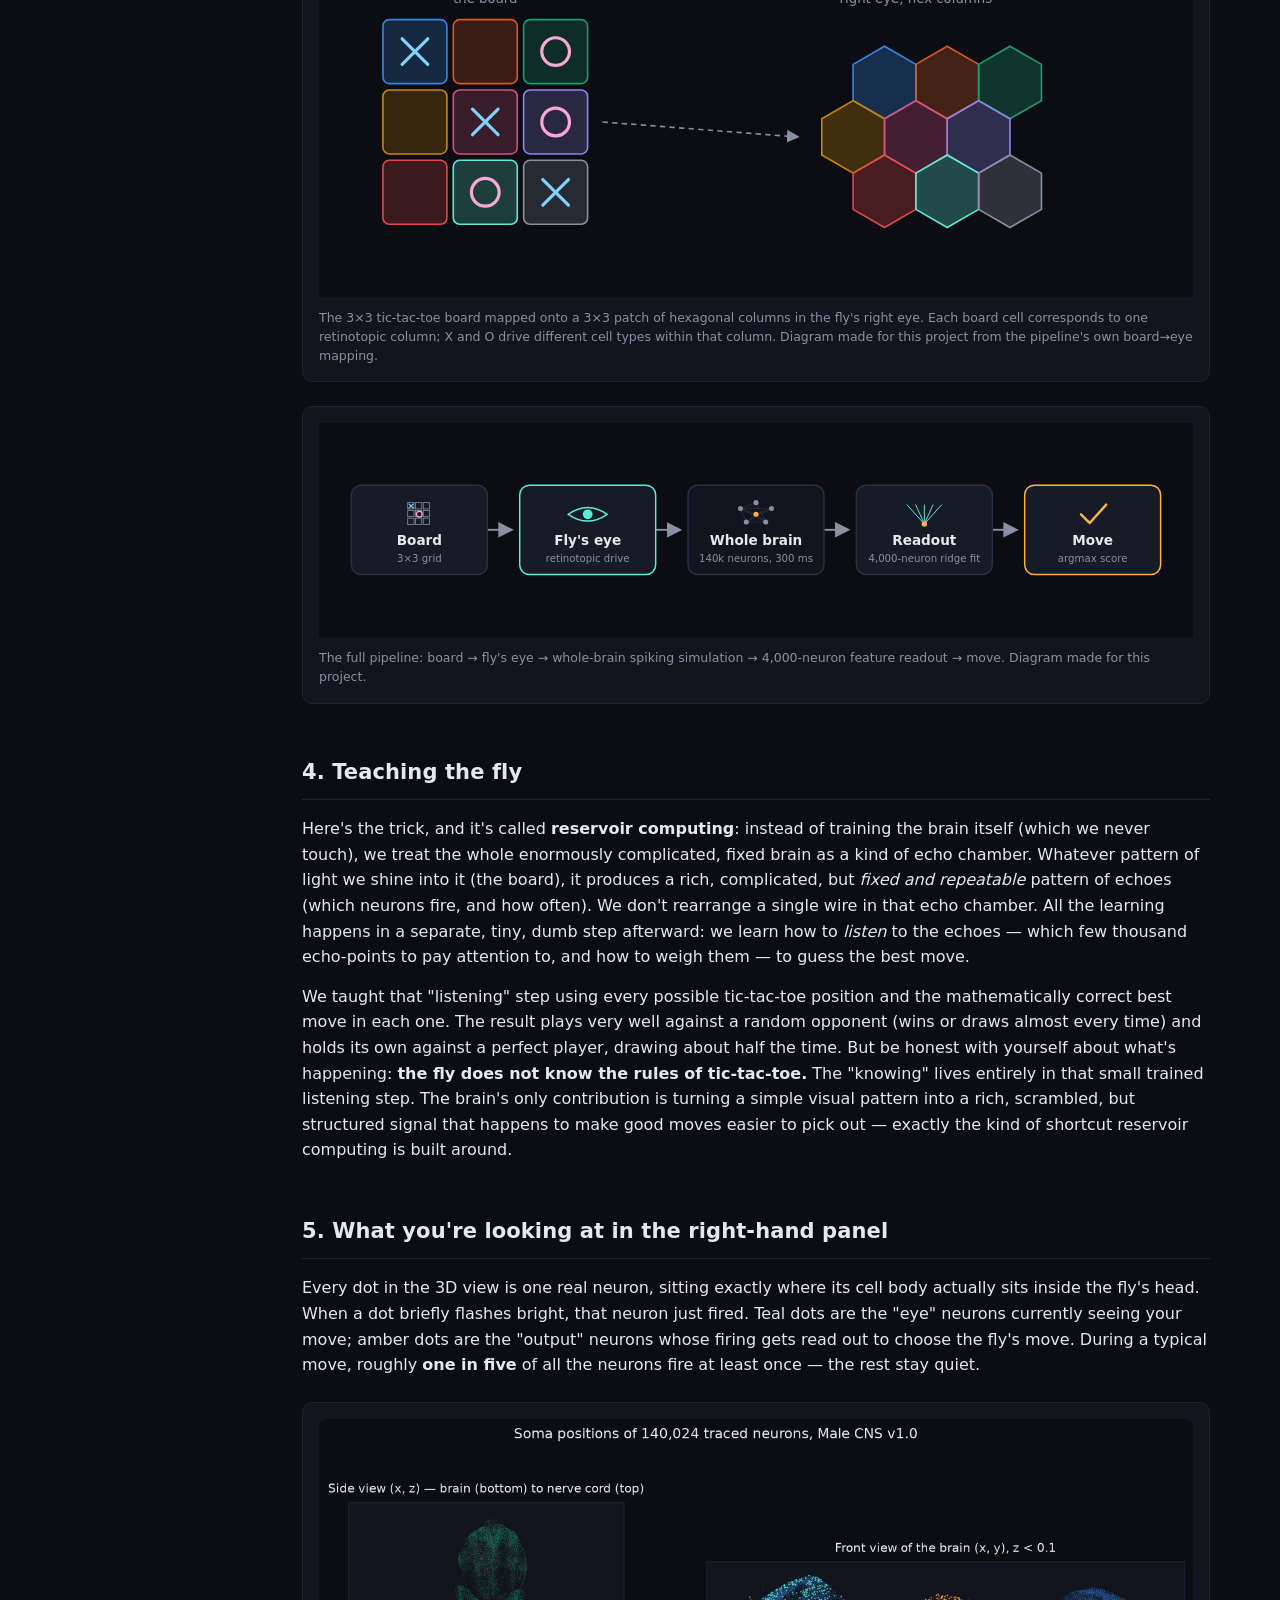
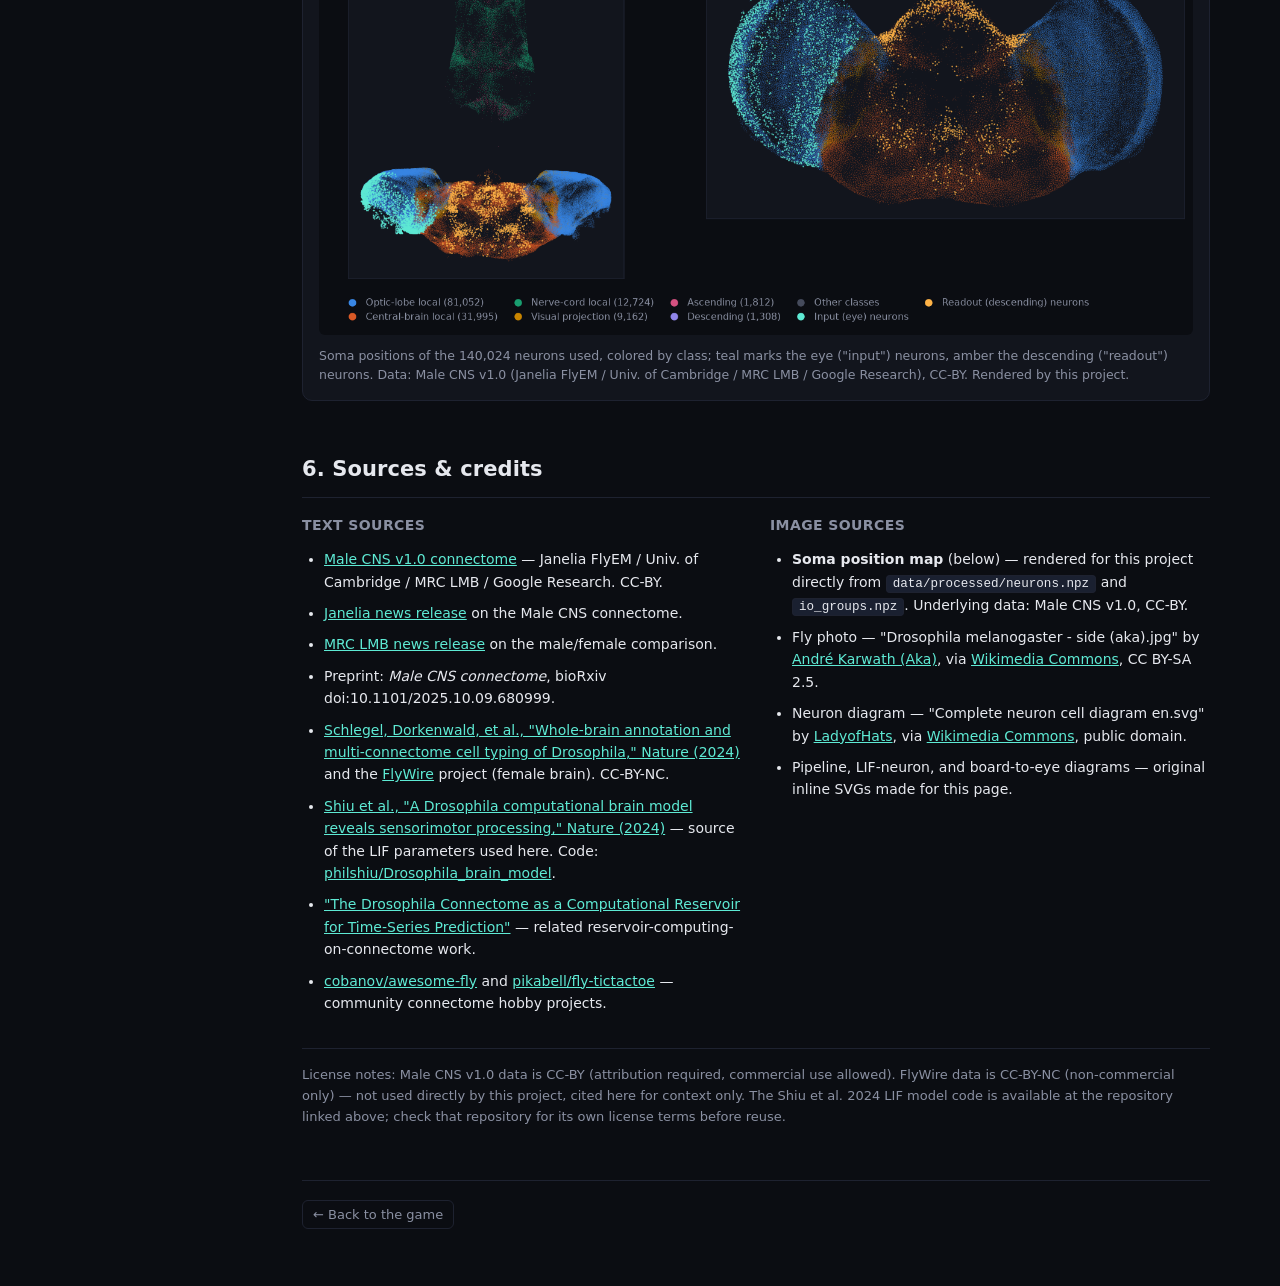
==== commit 926bf291: "Rename to Neuronaught; README run-locally and trained-readout instructions Co-Authored-By: Claude Fa" ====
--- a/web/explain.html
+++ b/web/explain.html
@@ -3,7 +3,7 @@
 <head>
 <meta charset="UTF-8" />
 <meta name="viewport" content="width=device-width, initial-scale=1.0" />
-<title>How does the fly brain play tic-tac-toe? — Explainer</title>
+<title>Neuronaught — How does the fly brain play tic-tac-toe?</title>
 <meta name="description" content="How a real fruit fly connectome, simulated as a spiking neural network, is made to play tic-tac-toe." />
 <link rel="stylesheet" href="explain.css" />
 </head>
@@ -30,7 +30,7 @@
       <div class="deck-track" id="deck-track">
 
         <article class="slide slide-hero" data-slide="0">
-          <h2 class="slide-headline">Are you smarter than a fruit fly?</h2>
+          <h2 class="slide-headline">Neuronaught: are you smarter than a fruit fly?</h2>
           <p class="slide-body">A real fly connectome, simulated neuron by neuron on a laptop, looks at your tic-tac-toe board and picks a move.</p>
           <div class="slide-visual slide-visual-photo">
             <img src="https://upload.wikimedia.org/wikipedia/commons/4/4c/Drosophila_melanogaster_-_side_%28aka%29.jpg" alt="Photograph of an adult Drosophila melanogaster fruit fly in side view" loading="lazy" />
